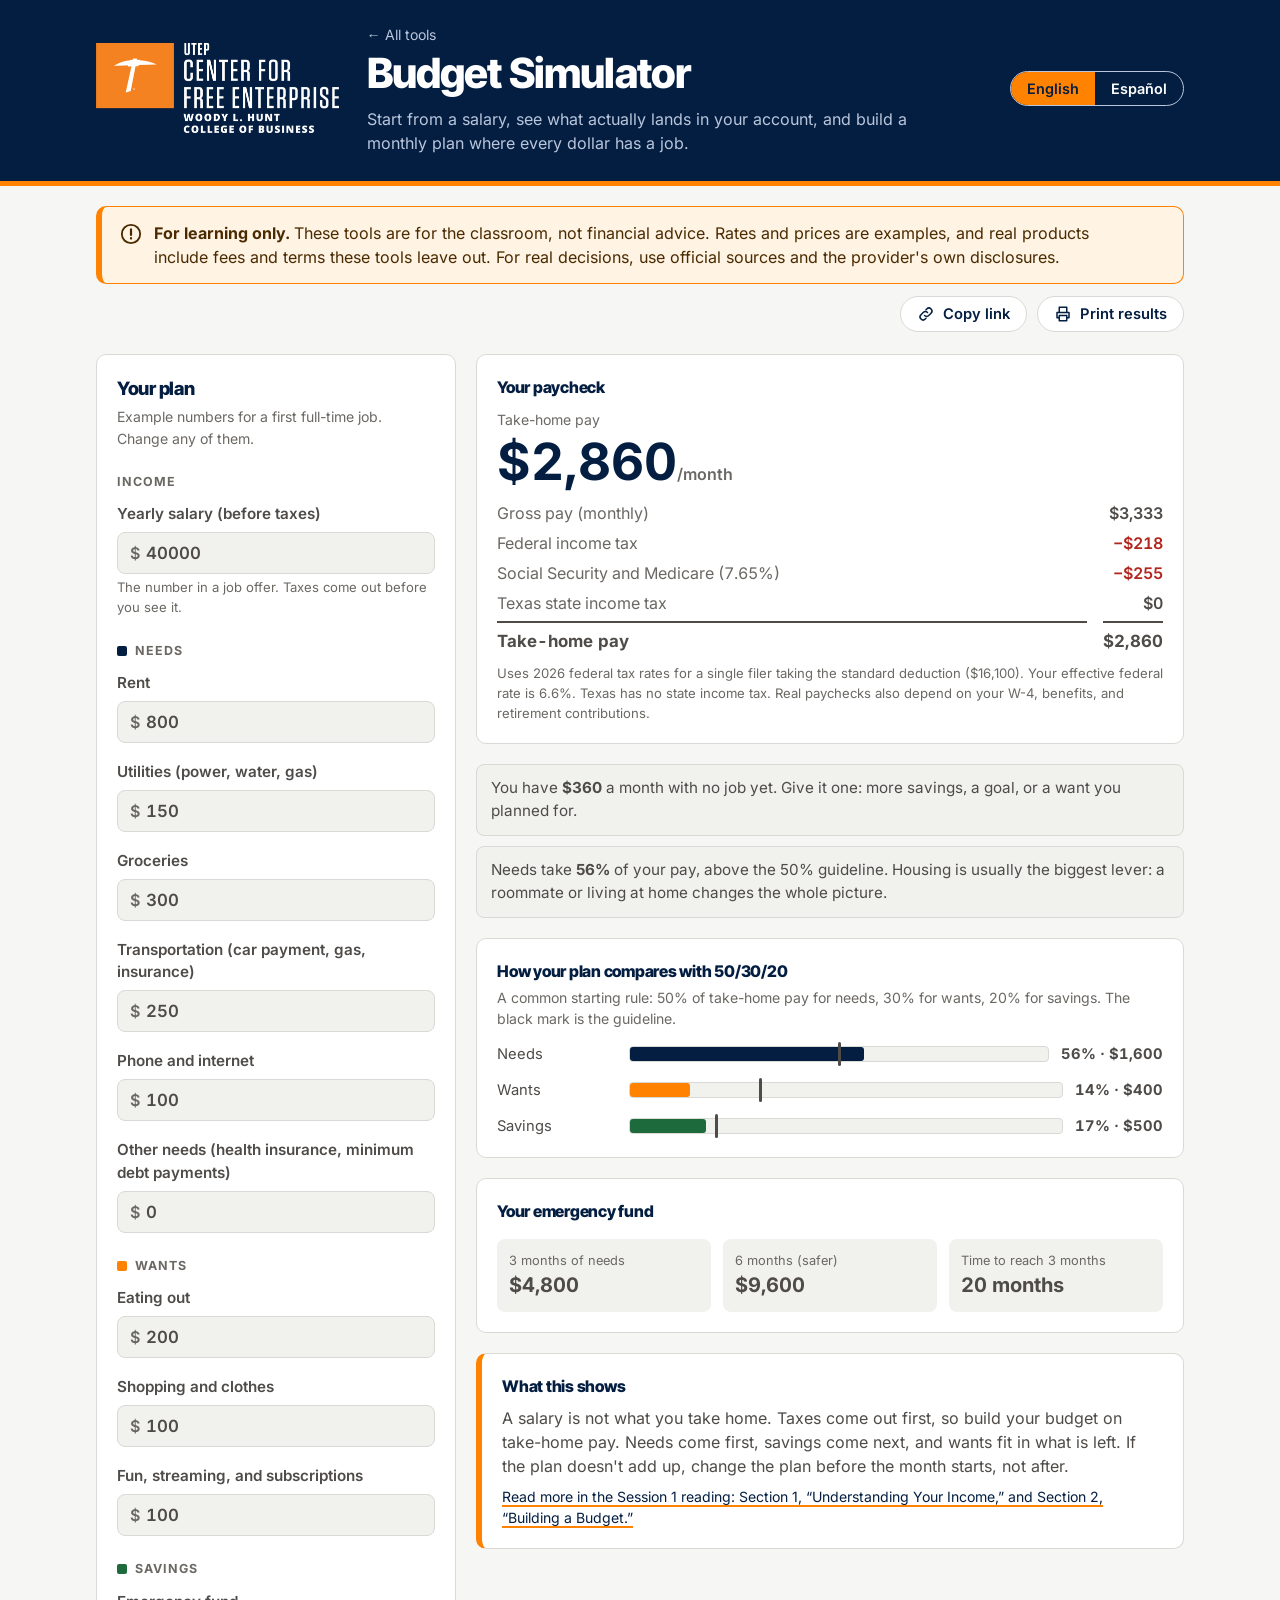
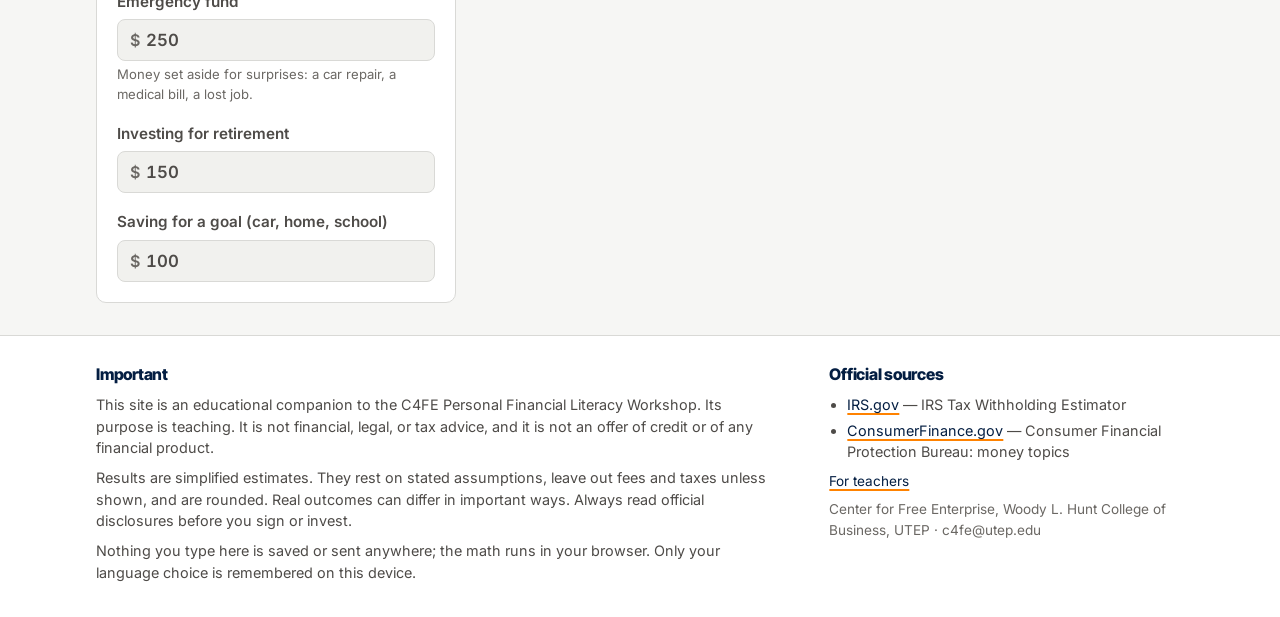
==== budget.html @ 9bfcc898 "Bust browser caches for CSS/JS on every rebuild; fit the pay stub on phones The reading pages render" ====
<!doctype html>
<html lang="en">
<head>
<meta charset="utf-8">
<meta name="viewport" content="width=device-width, initial-scale=1, viewport-fit=cover">
<title>Budget Simulator · C4FE</title>
<meta name="description" content="Turn a salary into take-home pay and build a monthly budget. A teaching tool from UTEP's Center for Free Enterprise.">
<meta property="og:type" content="website">
<meta property="og:site_name" content="C4FE Personal Financial Literacy Tools">
<meta property="og:title" content="Budget Simulator · C4FE">
<meta property="og:description" content="Turn a salary into take-home pay and build a monthly budget. A teaching tool from UTEP's Center for Free Enterprise.">
<meta property="og:url" content="https://center-for-free-enterprise.github.io/PFL/budget.html">
<meta property="og:image" content="https://center-for-free-enterprise.github.io/PFL/assets/img/social-preview.jpg">
<meta property="og:image:width" content="1280">
<meta property="og:image:height" content="640">
<meta property="og:image:alt" content="UTEP Center for Free Enterprise: Personal Financial Literacy interactive calculators, in English and Spanish">
<meta name="twitter:card" content="summary_large_image">
<link rel="preload" href="assets/fonts/inter-latin-400-normal.woff2" as="font" type="font/woff2" crossorigin>
<link rel="stylesheet" href="assets/css/site.css?v=202610121047">
</head>
<body>
<header id="site-header"></header>

<main class="wrap">
  <div id="site-notice"></div>

  <div class="bench" style="margin-top:22px">
    <form class="panel" id="form" autocomplete="off">
      <h2 data-i18n="inputs_h"></h2>
      <p class="sub" data-i18n="example_note"></p>
      <div class="fields" id="fields"></div>
    </form>

    <div class="results">
      <section class="panel" aria-live="polite">
        <h3 data-i18n="paycheck_h"></h3>
        <p class="sub" style="margin:10px 0 6px" data-i18n="takehome"></p>
        <div class="big" id="net"></div>
        <dl class="stub" id="stub"></dl>
        <p class="assume" id="taxnote"></p>
      </section>

      <div class="msgs" id="msgs" aria-live="polite"></div>

      <section class="panel">
        <h3 data-i18n="split_h"></h3>
        <p class="sub" data-i18n="split_sub"></p>
        <div class="split" id="split"></div>
      </section>

      <section class="panel">
        <h3 data-i18n="ef_h"></h3>
        <div class="stats" id="ef"></div>
      </section>

      <section class="panel takeaway">
        <h3 data-i18n="take_h"></h3>
        <p data-i18n="take"></p>
        <p class="read"><a href="session-1.html#section-1-understanding-your-income" data-i18n="read"></a></p>
      </section>
    </div>
  </div>
</main>

<footer id="site-footer"></footer>

<script src="assets/js/site.js?v=202610121047"></script>
<script src="assets/js/budget.js?v=202610121047"></script>
</body>
</html>
---- assets/css/site.css ----
/* Fonts: Inter (primary) and Inter Tight (display), per the UTEP 2026 Visual Brand Guide. Self-hosted, so pages make no requests to outside servers. */
@font-face{font-family:"Inter";font-style:normal;font-weight:400;font-display:swap;src:url("../fonts/inter-latin-400-normal.woff2") format("woff2"),url("../fonts/inter-latin-400-normal.woff") format("woff")}
@font-face{font-family:"Inter";font-style:italic;font-weight:400;font-display:swap;src:url("../fonts/inter-latin-400-italic.woff2") format("woff2"),url("../fonts/inter-latin-400-italic.woff") format("woff")}
@font-face{font-family:"Inter";font-style:normal;font-weight:500;font-display:swap;src:url("../fonts/inter-latin-500-normal.woff2") format("woff2"),url("../fonts/inter-latin-500-normal.woff") format("woff")}
@font-face{font-family:"Inter";font-style:normal;font-weight:600;font-display:swap;src:url("../fonts/inter-latin-600-normal.woff2") format("woff2"),url("../fonts/inter-latin-600-normal.woff") format("woff")}
@font-face{font-family:"Inter";font-style:normal;font-weight:700;font-display:swap;src:url("../fonts/inter-latin-700-normal.woff2") format("woff2"),url("../fonts/inter-latin-700-normal.woff") format("woff")}
@font-face{font-family:"Inter Tight";font-style:normal;font-weight:600;font-display:swap;src:url("../fonts/inter-tight-latin-600-normal.woff2") format("woff2"),url("../fonts/inter-tight-latin-600-normal.woff") format("woff")}
@font-face{font-family:"Inter Tight";font-style:normal;font-weight:800;font-display:swap;src:url("../fonts/inter-tight-latin-800-normal.woff2") format("woff2"),url("../fonts/inter-tight-latin-800-normal.woff") format("woff")}
@font-face{font-family:"Inter Tight";font-style:normal;font-weight:700;font-display:swap;src:url("../fonts/inter-tight-latin-700-normal.woff2") format("woff2"),url("../fonts/inter-tight-latin-700-normal.woff") format("woff")}

/* C4FE Personal Financial Literacy — shared styles
   Layout: UTEP-blue masthead band, disclaimer callout, then page content in a 1120px column. */
:root{
  --band:#041E42; --on-band:#FFFFFF; --on-band-muted:#B9C6DB;
  --orange:#FF8200;
  /* Neutrals from the UTEP 2026 palette: Mineral Gris text, Desert Dust lines. */
  --bg:#F6F6F4; --surface:#FFFFFF; --sunk:#F1F1EE;
  --ink:#4E4B48; --muted:#6B6864; --line:#D9D9D6;
  --heading:#041E42; --link:#041E42;
  --principal:#041E42; --interest:#FF8200;
  --warn-bg:#FFF3E3; --warn-line:#FF8200; --warn-ink:#4A2A00;
  --good:#1D6B3C; --good-bg:#E6F4EB;
  --focus:#FF8200;
  --font:"Inter",Arial,"Helvetica Neue",Helvetica,sans-serif;
  --display:"Inter Tight","Inter",Arial,sans-serif;
  --sky:#1CA6DF; --cool:#B1B3B3;
  --r:10px;
}
@media (prefers-color-scheme: dark){:root:not([data-theme="light"]){
  --band:#03132C; --on-band:#FFFFFF; --on-band-muted:#9FB0CB;
  --bg:#071731; --surface:#0D2246; --sunk:#0A1C3B;
  --ink:#EAF0F8; --muted:#A3B1C8; --line:#22396A;
  --heading:#FFFFFF; --link:#8FB8F2;
  --principal:#7FA8E6; --interest:#FF9A33;
  --warn-bg:#2A1D0B; --warn-line:#FF8200; --warn-ink:#FFDDB5;
  --good:#7FD8A1; --good-bg:#12321F; --sky:#4CBCEB; --cool:#8D9091;
  color-scheme:dark;
}}
:root[data-theme="dark"]{
  --band:#03132C; --on-band:#FFFFFF; --on-band-muted:#9FB0CB;
  --bg:#071731; --surface:#0D2246; --sunk:#0A1C3B;
  --ink:#EAF0F8; --muted:#A3B1C8; --line:#22396A;
  --heading:#FFFFFF; --link:#8FB8F2;
  --principal:#7FA8E6; --interest:#FF9A33;
  --warn-bg:#2A1D0B; --warn-line:#FF8200; --warn-ink:#FFDDB5;
  --good:#7FD8A1; --good-bg:#12321F; --sky:#4CBCEB; --cool:#8D9091;
  color-scheme:dark;
}
*{box-sizing:border-box}
body{margin:0;background:var(--bg);color:var(--ink);font-family:var(--font);font-size:16px;line-height:1.5}
img{max-width:100%}
[hidden]{display:none!important}
a{color:var(--link)}
:focus-visible{outline:3px solid var(--focus);outline-offset:2px}
.wrap{max-width:1120px;margin:0 auto;padding-inline:16px}

/* ---------- masthead ---------- */
.band{background:var(--band);color:var(--on-band);border-bottom:5px solid var(--orange)}
.band .wrap{padding-block:22px 26px;display:flex;flex-wrap:wrap;gap:16px 24px;align-items:center;justify-content:space-between}
.brand{display:flex;align-items:center;gap:28px;min-width:0}
.brand>div{min-width:0}
.logo-link{flex:none;display:block;line-height:0}
.logo{height:90px;width:auto}
.eyebrow{font-size:.78rem;letter-spacing:.08em;text-transform:uppercase;color:var(--on-band-muted);margin:0 0 6px}
.brand .eyebrow{display:none}
.crumb{display:inline-block;font-size:.88rem;color:var(--on-band-muted);margin:0 0 6px;text-decoration:none}
.crumb:hover{color:var(--on-band);text-decoration:underline}
h1{font-family:var(--display);letter-spacing:-.01em;font-size:clamp(1.9rem,4.5vw,2.6rem);line-height:1.1;margin:0;text-wrap:balance}
.lede{margin:10px 0 0;max-width:60ch;color:var(--on-band-muted)}
.lang{display:flex;border:1px solid var(--on-band-muted);border-radius:999px;overflow:hidden}
.lang button{font:600 .9rem var(--font);background:transparent;color:var(--on-band);border:0;padding:8px 16px;cursor:pointer}
.lang button[aria-pressed="true"]{background:var(--orange);color:#041E42}
@media (max-width:600px){.logo-link{display:none}.brand .eyebrow{display:block}}

/* ---------- disclaimer ---------- */
.notice{margin-block:20px 0;background:var(--warn-bg);border:1px solid var(--warn-line);border-left-width:6px;border-radius:var(--r);padding:14px 18px;color:var(--warn-ink);display:flex;gap:12px}
.notice svg{flex:none;margin-top:2px}
.notice p{margin:0;max-width:95ch}

h2{font-family:var(--display);font-size:1.15rem;margin:0;color:var(--heading)}
h3{font-size:1rem;margin:0;color:var(--heading)}
.sub{color:var(--muted);font-size:.88rem;margin:4px 0 0}
.panel{background:var(--surface);border:1px solid var(--line);border-radius:var(--r);padding:20px}

/* ---------- landing ---------- */
.section-h{font-size:1.35rem;margin:32px 0 14px;color:var(--heading)}
.cards{display:grid;grid-template-columns:repeat(auto-fill,minmax(250px,1fr));gap:16px}
.card{display:flex;flex-direction:column;gap:8px;background:var(--surface);border:1px solid var(--line);border-radius:var(--r);padding:20px;text-decoration:none;color:var(--ink);min-width:0}
a.card{border-top:5px solid var(--orange)}
a.card:hover{border-color:var(--orange)}
a.card:hover h3{text-decoration:underline}
.card p{margin:0;color:var(--muted);font-size:.93rem}
.card .go{margin-top:auto;padding-top:6px;font-weight:700;color:var(--link)}
.card.soon{background:var(--sunk);border-style:dashed}
.badge{align-self:flex-start;font-size:.72rem;font-weight:700;text-transform:uppercase;letter-spacing:.06em;border-radius:999px;padding:2px 10px}
.badge.live{background:var(--good-bg);color:var(--good)}
.badge.next{background:var(--line);color:var(--muted)}
.session{font-size:.8rem;color:var(--muted);font-weight:600}
.about{display:grid;grid-template-columns:auto minmax(0,1fr);gap:24px;align-items:start;margin-top:32px}
.about img{width:220px;height:auto}
.about p{margin:10px 0 0;max-width:70ch}
.about .logo-dark{display:none}
@media (prefers-color-scheme: dark){:root:not([data-theme="light"]) .about .logo-light{display:none}:root:not([data-theme="light"]) .about .logo-dark{display:block}}
:root[data-theme="dark"] .about .logo-light{display:none}
:root[data-theme="dark"] .about .logo-dark{display:block}
@media (max-width:700px){.about{grid-template-columns:minmax(0,1fr)}.about img{width:180px}}

/* ---------- calculator workbench ---------- */
.tabs{display:flex;flex-wrap:wrap;gap:8px;margin-block:22px 16px}
.tab{font:600 1rem var(--font);color:var(--ink);background:var(--surface);border:1px solid var(--line);border-radius:999px;padding:10px 18px;cursor:pointer}
.tab[aria-selected="true"]{background:var(--band);color:var(--on-band);border-color:var(--band)}
:root[data-theme="dark"] .tab[aria-selected="true"]{background:var(--orange);color:#041E42;border-color:var(--orange)}
@media (prefers-color-scheme: dark){:root:not([data-theme="light"]) .tab[aria-selected="true"]{background:var(--orange);color:#041E42;border-color:var(--orange)}}
.bench{display:grid;grid-template-columns:minmax(0,360px) minmax(0,1fr);gap:20px;align-items:start}
@media (max-width:860px){.bench{grid-template-columns:minmax(0,1fr)}}
.fields{display:flex;flex-direction:column;gap:18px;margin-top:18px}
.field label.lbl{display:flex;justify-content:space-between;gap:8px;font-weight:600;font-size:.95rem}
.field output{font-variant-numeric:tabular-nums;color:var(--heading);font-weight:700}
.hint{margin:4px 0 0;color:var(--muted);font-size:.82rem}
.money{display:flex;align-items:center;margin-top:6px;border:1px solid var(--line);border-radius:8px;background:var(--sunk)}
.money span{padding:0 4px 0 12px;color:var(--muted);font-weight:600}
.money input{flex:1;min-width:0;border:0;background:transparent;font:600 1.05rem var(--font);color:var(--ink);padding:10px 12px 10px 2px;font-variant-numeric:tabular-nums}
.money input:focus{outline:none}
.money:focus-within{outline:3px solid var(--focus);outline-offset:1px}
input[type=range]{width:100%;margin-top:8px;accent-color:var(--orange)}
.check{display:flex;gap:10px;align-items:flex-start;font-weight:600;font-size:.95rem;cursor:pointer}
.check input{width:20px;height:20px;accent-color:var(--orange);margin-top:2px;flex:none}
.results{display:flex;flex-direction:column;gap:20px;min-width:0}
.headline{display:flex;flex-wrap:wrap;gap:12px 32px;align-items:flex-end}
.big{font-size:clamp(2.3rem,6vw,3.2rem);font-weight:700;line-height:1;color:var(--heading);font-variant-numeric:tabular-nums}
.big small{font-size:1rem;font-weight:600;color:var(--muted)}
.breakdown{display:grid;grid-template-columns:auto auto;gap:2px 18px;font-size:.92rem;font-variant-numeric:tabular-nums;margin:0}
.breakdown dt{color:var(--muted)} .breakdown dd{margin:0;text-align:right;font-weight:600}
.breakdown .tot{border-top:1px solid var(--line);padding-top:4px;color:var(--ink);font-weight:700}
.tila{border:2px solid var(--ink);border-radius:4px;margin-top:18px}
.tila-grid{display:grid;grid-template-columns:repeat(4,minmax(0,1fr))}
@media (max-width:620px){.tila-grid{grid-template-columns:repeat(2,minmax(0,1fr))}}
.tila-cell{padding:12px;border-right:1px solid var(--ink);display:flex;flex-direction:column;gap:4px}
.tila-cell:last-child{border-right:0}
@media (max-width:620px){.tila-cell:nth-child(2){border-right:0}.tila-cell:nth-child(-n+2){border-bottom:1px solid var(--ink)}}
.tila-cell b{font-size:.78rem;text-transform:uppercase;letter-spacing:.06em}
.tila-cell span{font-size:.8rem;color:var(--muted);line-height:1.3}
.tila-cell strong{font-size:1.35rem;font-variant-numeric:tabular-nums;margin-top:auto}
.tila-cell.fc{background:var(--warn-bg)}
.tila-cap{font-size:.8rem;color:var(--muted);margin:8px 0 0}
.msgs{display:flex;flex-direction:column;gap:10px}
.msg{border-radius:8px;padding:12px 14px;font-size:.95rem;background:var(--sunk);border:1px solid var(--line)}
.msg.good{background:var(--good-bg);border-color:transparent;color:var(--ink)}
.msg.good b{color:var(--good)}
.legend{display:flex;flex-wrap:wrap;gap:6px 18px;font-size:.85rem;color:var(--muted);margin-top:8px}
.legend i{display:inline-block;width:12px;height:12px;border-radius:2px;margin-right:6px;vertical-align:-1px}
.chartbox{overflow-x:auto;margin-top:10px}
svg.chart{display:block;width:100%;min-width:480px;height:auto}
.chart .ax{fill:var(--muted);font:12px var(--font)}
.chart .grid{stroke:var(--line)}
.chart .bi{fill:var(--interest)} .chart .bp{fill:var(--principal)}
.tbl{overflow-x:auto;margin-top:12px}
table{border-collapse:collapse;width:100%;font-size:.92rem;font-variant-numeric:tabular-nums}
th,td{text-align:right;padding:8px 10px;border-bottom:1px solid var(--line);white-space:nowrap}
th:first-child,td:first-child{text-align:left}
th{font-size:.78rem;text-transform:uppercase;letter-spacing:.05em;color:var(--muted);font-weight:700}
tr.cur td{background:var(--warn-bg);font-weight:700}
.pill{display:inline-block;margin-left:8px;font-size:.72rem;font-weight:700;background:var(--orange);color:#041E42;border-radius:999px;padding:1px 8px;vertical-align:1px}
details summary{cursor:pointer;font-weight:700;color:var(--heading)}
.takeaway{border-left:6px solid var(--orange)}
.takeaway p{margin:8px 0 0;max-width:70ch}
.takeaway .read{color:var(--muted);font-size:.88rem}

/* ---------- footer ---------- */
footer{margin-top:32px;background:var(--surface);border-top:1px solid var(--line)}
footer .wrap{padding-block:26px 34px;display:grid;grid-template-columns:minmax(0,2fr) minmax(0,1fr);gap:24px}
@media (max-width:760px){footer .wrap{grid-template-columns:minmax(0,1fr)}}
footer p{margin:8px 0 0;font-size:.9rem;max-width:75ch}
footer ul{margin:8px 0 0;padding-left:18px;font-size:.9rem}
footer li{margin-bottom:4px}
.credit{color:var(--muted);font-size:.85rem}
@media (prefers-reduced-motion: reduce){*{transition:none!important}}

/* ---------- shared tool pieces (budget, savings, investing, credit) ---------- */
:root{--bad:#B3261E;--bad-bg:#FCE8E6;--band-fill:rgba(255,130,0,.18)}
@media (prefers-color-scheme: dark){:root:not([data-theme="light"]){--bad:#FF8A80;--bad-bg:#3A1714;--band-fill:rgba(255,154,51,.22)}}
:root[data-theme="dark"]{--bad:#FF8A80;--bad-bg:#3A1714;--band-fill:rgba(255,154,51,.22)}
.msg.bad{background:var(--bad-bg);border-color:transparent}
.msg.bad b{color:var(--bad)}
.group-h{font-size:.78rem;text-transform:uppercase;letter-spacing:.08em;color:var(--muted);font-weight:700;margin:6px 0 -6px;display:flex;align-items:center;gap:8px}
.group-h i{width:10px;height:10px;border-radius:2px;display:inline-block}
.seg{display:flex;flex-wrap:wrap;gap:6px;margin-top:8px}
.seg label{display:flex;align-items:center;gap:6px;border:1px solid var(--line);border-radius:999px;padding:7px 14px;cursor:pointer;font-weight:600;font-size:.92rem;background:var(--sunk)}
.seg input{accent-color:var(--orange);margin:0}
.seg label:has(input:checked){border-color:var(--orange);background:var(--warn-bg)}
.stub{display:grid;grid-template-columns:minmax(0,1fr) auto;gap:6px 16px;margin:14px 0 0;font-variant-numeric:tabular-nums}
.stub dt{color:var(--muted)} .stub dd{margin:0;text-align:right;font-weight:600}
.stub .minus{color:var(--bad)}
.stub .net{border-top:2px solid var(--ink);padding-top:6px;color:var(--ink);font-weight:700;font-size:1.05rem}
.split{display:flex;flex-direction:column;gap:14px;margin-top:14px}
.split-row{display:grid;grid-template-columns:minmax(0,7.5rem) minmax(0,1fr) auto;gap:12px;align-items:center;font-size:.92rem}
.split-row b{font-variant-numeric:tabular-nums;text-align:right}
.track{position:relative;height:16px;background:var(--sunk);border-radius:4px;border:1px solid var(--line)}
.track .fill{position:absolute;inset:0 auto 0 0;border-radius:3px}
.track .target{position:absolute;top:-5px;bottom:-5px;width:3px;background:var(--ink);border-radius:2px}
.split-note{font-size:.8rem;color:var(--muted)}
.stats{display:grid;grid-template-columns:repeat(auto-fit,minmax(150px,1fr));gap:12px;margin-top:16px}
.stat{background:var(--sunk);border-radius:8px;padding:12px}
.stat span{display:block;font-size:.8rem;color:var(--muted)}
.stat strong{font-size:1.25rem;font-variant-numeric:tabular-nums}
.compare{display:grid;grid-template-columns:repeat(auto-fit,minmax(220px,1fr));gap:12px;margin-top:12px}
.compare .stat strong{font-size:1.4rem}
.compare .stat em{display:block;font-style:normal;font-size:.85rem;margin-top:4px}
.chart .ln{fill:none;stroke-width:2.5}
.chart .ln-a{stroke:var(--principal)} .chart .ln-b{stroke:var(--interest)} .chart .ln-c{stroke:var(--muted);stroke-dasharray:5 4}
.chart .area-a{fill:var(--principal);opacity:.85} .chart .area-b{fill:var(--interest);opacity:.9}
.chart .fan{fill:var(--band-fill)}
.chart .goal{stroke:var(--ink);stroke-width:2;stroke-dasharray:6 4;fill:none}
.cardact{border:2px solid var(--ink);border-radius:4px;margin-top:16px;overflow-x:auto}
.cardact .warn{padding:12px 14px;border-bottom:1px solid var(--ink);font-size:.9rem}
.cardact .warn b{text-transform:uppercase;letter-spacing:.05em}
.cardact table{font-size:.92rem}
.cardact th,.cardact td{white-space:normal;vertical-align:top;border-bottom:1px solid var(--line)}
.cardact th{color:var(--ink);text-transform:none;letter-spacing:0;font-size:.82rem}
.cardact tr.min td{background:var(--bad-bg)}
.assume{font-size:.82rem;color:var(--muted);margin:10px 0 0}

/* ---------- print button ---------- */
.toolbar{display:flex;justify-content:flex-end;margin-top:12px}
.btn{display:inline-flex;align-items:center;gap:8px;font:600 .92rem var(--font);color:var(--heading);background:var(--surface);border:1px solid var(--line);border-radius:999px;padding:8px 16px;cursor:pointer}
.btn:hover{border-color:var(--orange)}

/* ---------- printed results ---------- */
@media print{
  :root, :root:not([data-theme="light"]), :root[data-theme="dark"]{
    --bg:#FFFFFF; --surface:#FFFFFF; --sunk:#F3F5F8; --ink:#000000; --muted:#444B57; --line:#C9D1DC;
    --heading:#041E42; --link:#041E42; --principal:#041E42; --interest:#E87400;
    --warn-bg:#FFF3E3; --warn-ink:#4A2A00; --good:#1D6B3C; --good-bg:#E6F4EB; --bad:#B3261E; --bad-bg:#FCE8E6;
    --band-fill:rgba(255,130,0,.22); color-scheme:light;
  }
  @page{margin:14mm}
  *{-webkit-print-color-adjust:exact;print-color-adjust:exact}
  body{font-size:10.5pt;background:#fff}
  .wrap{max-width:none;padding-inline:0}
  .band .wrap{padding-block:10px 12px}
  .logo{height:56px}
  h1{font-size:20pt}
  .lede{font-size:9.5pt}
  .lang,.crumb,.toolbar,.tab[aria-selected="false"],input[type=range],.legend,.chartbox+.sub{display:none!important}
  .tabs{margin-block:8px}
  .tab[aria-selected="true"]{background:none!important;color:var(--heading)!important;border:0;padding:0;font-size:13pt}
  .notice{margin-block:10px 0;padding:8px 12px;font-size:9pt}
  .bench{display:block}
  .bench>.panel,.results{margin-bottom:12px}
  .results{gap:10px}
  .panel{padding:12px;break-inside:avoid}
  .fields{display:grid;grid-template-columns:1fr 1fr;gap:6px 18px;margin-top:8px}
  .group-h{grid-column:1/-1;margin:4px 0 0}
  .hint,[data-i18n="example_note"]{display:none}
  .money{background:none;border:0;margin-top:0}
  .money input{padding:0 0 0 2px;font-size:10.5pt}
  .big{font-size:24pt}
  svg.chart{min-width:0;max-height:62mm}
  .chartbox{overflow:visible}
  .tbl{overflow:visible}
  th,td{padding:4px 6px}
  footer{margin-top:10px;border:0}
  footer .wrap{display:block;padding-block:6px 0}
  footer .wrap>div:last-child{display:none}
  footer p{font-size:8.5pt;margin-top:4px}
  footer h3{font-size:9.5pt}
  body::after{content:attr(data-print-note);display:block;margin-top:8px;font-size:8.5pt;color:#444}
  a{text-decoration:none;color:inherit}
}

/* ---------- credit score explorer ---------- */
.band-scale{display:grid;grid-template-columns:repeat(5,minmax(0,1fr));gap:4px;margin-top:14px;font-size:.78rem;text-align:center}
.band-scale span{padding:6px 2px;border-radius:4px;background:var(--sunk);color:var(--muted);font-weight:600}
.band-scale span.on{background:var(--band);color:var(--on-band)}
.factors{display:flex;flex-direction:column;gap:14px;margin-top:14px}
.factor{display:flex;flex-direction:column;gap:6px}
.factor-top{display:flex;justify-content:space-between;gap:12px;flex-wrap:wrap}
.factor-mid{display:grid;grid-template-columns:minmax(0,1fr) 7.5rem;gap:12px;align-items:center}
.factor-situ{font-size:.85rem;color:var(--muted)}
.chip{justify-self:start;font-size:.75rem;font-weight:700;border-radius:999px;padding:2px 10px}
.chip.s{background:var(--good-bg);color:var(--good)} .chip.ok{background:var(--warn-bg);color:var(--warn-ink)} .chip.w{background:var(--bad-bg);color:var(--bad)}

/* ---------- teachers page ---------- */
.prose h2{margin-top:6px}
.prose ul,.prose ol{margin:10px 0 0;padding-left:20px;max-width:75ch}
.prose li{margin-bottom:6px}
.setup{display:grid;grid-template-columns:minmax(0,1fr) auto;gap:24px;align-items:start;margin-top:22px}
@media (max-width:700px){.setup{grid-template-columns:minmax(0,1fr)}}
.qr{display:flex;flex-direction:column;align-items:center;gap:6px;text-align:center}
.qr img{width:160px;height:160px;border-radius:6px;background:#fff;padding:6px}
.qr code{font-size:.85rem;user-select:all;word-break:break-all}
.acts{display:grid;grid-template-columns:repeat(auto-fill,minmax(300px,1fr));gap:16px;margin-top:14px}
.act{background:var(--surface);border:1px solid var(--line);border-top:5px solid var(--orange);border-radius:var(--r);padding:18px;display:flex;flex-direction:column;gap:2px;min-width:0;break-inside:avoid}
.act p{margin:8px 0 0;font-size:.93rem}
.act-links{display:flex;flex-direction:column;gap:4px;margin-top:auto!important;padding-top:10px;font-weight:700}
@media print{.acts{grid-template-columns:1fr 1fr}.act{padding:10px}.qr img{width:110px;height:110px}}
.two{display:grid;grid-template-columns:repeat(2,minmax(0,1fr));gap:20px;margin-top:24px}
@media (max-width:760px){.two{grid-template-columns:minmax(0,1fr)}}
.teach-cta{display:flex;flex-wrap:wrap;gap:12px 24px;align-items:center;justify-content:space-between;margin-top:20px}
.teach-cta p{margin:4px 0 0;color:var(--muted);max-width:70ch}
.feedback{display:grid;grid-template-columns:minmax(0,1fr) auto;gap:20px 28px;align-items:center;margin-top:20px;border-left:6px solid var(--orange)}
.feedback p{margin:8px 0 0;max-width:70ch}
.feedback ul{margin:8px 0 0;padding-left:20px}
.fb-mail{display:flex;flex-direction:column;align-items:flex-start;gap:8px}
.fb-mail code{font-size:.95rem;user-select:all}
@media (max-width:700px){.feedback{grid-template-columns:minmax(0,1fr)}}
@media print{.fb-mail .btn{display:none}}
.toolbar{gap:10px;flex-wrap:wrap;align-items:center;position:relative}
.toast{position:absolute;right:0;top:calc(100% + 6px);background:var(--band);color:var(--on-band);font-size:.85rem;font-weight:600;padding:6px 12px;border-radius:999px;opacity:0;transform:translateY(-4px);transition:opacity .2s,transform .2s;pointer-events:none;z-index:2}
.toast.on{opacity:1;transform:none}
@media (prefers-reduced-motion: reduce){.toast{transition:none}}

/* ---------- reading pages (session readings) ---------- */
.read-layout{display:grid;grid-template-columns:minmax(0,15rem) minmax(0,1fr);gap:40px;align-items:start;margin-top:24px}
@media (max-width:900px){.read-layout{grid-template-columns:minmax(0,1fr);gap:16px}}
.toc{position:sticky;top:calc(env(safe-area-inset-top,0px) + 16px);font-size:.9rem}
@media (max-width:900px){.toc{position:static}}
.toc summary{font-weight:700;color:var(--heading);cursor:pointer;margin-bottom:8px}
.toc ol{list-style:none;margin:0;padding:0;display:flex;flex-direction:column;gap:2px}
.toc a{display:block;padding:6px 10px;border-left:3px solid transparent;color:var(--muted);text-decoration:none;border-radius:0 6px 6px 0}
.toc a:hover{color:var(--ink);background:var(--sunk)}
.toc a.on{color:var(--heading);border-left-color:var(--orange);background:var(--sunk);font-weight:600}
.toc .dl{display:flex;flex-direction:column;gap:8px;margin-top:16px}
.toc .dl .btn{justify-content:center}
.btn.primary{background:var(--orange);color:#041E42;border-color:var(--orange)}
.prose{max-width:44rem;font-size:1.0625rem;line-height:1.7;min-width:0}
.prose h2{font-family:var(--display);font-size:clamp(1.45rem,3vw,1.8rem);line-height:1.2;color:var(--heading);margin:2.6em 0 .5em;padding-top:.6em;border-top:4px solid var(--orange);text-wrap:balance;scroll-margin-top:16px}
.prose h2:first-of-type{margin-top:.4em}
.prose h3{font-family:var(--display);font-size:1.2rem;color:var(--heading);margin:1.8em 0 .3em;scroll-margin-top:16px}
.prose p{margin:.9em 0}
.prose ul,.prose ol{padding-left:1.4em}
.prose li{margin:.35em 0}
.prose strong{color:var(--heading)}
.en-only{background:var(--sunk);border-radius:8px;padding:10px 14px;font-size:.92rem;color:var(--muted)}
.callout{margin:1.5em 0;padding:16px 20px;border-radius:var(--r);border-left:6px solid var(--line);background:var(--sunk);font-size:1rem;line-height:1.6;break-inside:avoid}
.callout p{margin:.4em 0}
.callout>p:first-child>strong:first-child{display:block;font-family:var(--display);font-size:.82rem;text-transform:uppercase;letter-spacing:.07em;margin-bottom:2px}
.callout.example{border-left-color:var(--principal)}
.callout.takeaway{border-left-color:var(--band);background:var(--band);color:var(--on-band)}
.callout.takeaway strong{color:var(--orange)}
.callout.tip{border-left-color:var(--orange);background:var(--warn-bg)}
.callout.tip strong{color:var(--warn-ink)}
.callout.fact,.callout.think,.callout.further{border-left-color:var(--sky)}
.callout.note,.callout.final{border-left-color:var(--cool)}
.callout.warning{border-left-color:var(--bad);background:var(--bad-bg)}
.callout.warning strong{color:var(--bad)}
.tryit{display:grid;grid-template-columns:auto minmax(0,1fr) auto;gap:4px 14px;align-items:center;margin:1.4em 0;padding:14px 18px;border:2px solid var(--orange);border-radius:var(--r);text-decoration:none;color:var(--ink);background:var(--surface)}
.tryit:hover{background:var(--warn-bg)}
.tryit .k{grid-row:1/3;font-family:var(--display);font-weight:700;font-size:.78rem;text-transform:uppercase;letter-spacing:.07em;background:var(--orange);color:#041E42;border-radius:999px;padding:4px 10px}
.tryit b{color:var(--heading);font-size:1.02rem}
.tryit span.d{grid-column:2;color:var(--muted);font-size:.92rem;line-height:1.4}
.tryit .go{grid-row:1/3;grid-column:3;font-weight:700;color:var(--link)}
@media (max-width:520px){.tryit{grid-template-columns:minmax(0,1fr)}.tryit .k{grid-row:auto;justify-self:start}.tryit span.d,.tryit .go{grid-column:1;grid-row:auto}}
.tryit .url{display:none}
/* figures */
.fig{margin:1.8em 0;padding:16px;border:1px solid var(--line);border-radius:var(--r);background:var(--surface);break-inside:avoid}
.fig figcaption{margin-top:10px;font-size:.88rem;line-height:1.5;color:var(--muted)}
.fig-svg{display:block;width:100%;height:auto}
.fig-svg text{font-family:var(--font);font-size:13px;fill:var(--ink)}
.fig-svg .ax{fill:var(--muted);font-size:12px}
.fig-svg .lab{fill:var(--ink);font-size:13px}
.fig-svg .val{fill:var(--muted);font-size:12px}
.fig-svg .strong{font-weight:700}
.fig-svg .on-fill{fill:#FFFFFF;font-size:13px}
.fig-svg .grid{stroke:var(--line)}
.fig-svg .axis{stroke:var(--muted);stroke-width:2}
.fig-svg .track{fill:var(--sunk)}
.fig-svg .c-orange{fill:var(--orange)} .fig-svg .c-navy{fill:#041E42} .fig-svg .c-cool{fill:var(--cool)} .fig-svg .c-sky{fill:var(--sky)}
.fig-svg .ln{fill:none;stroke-width:3}
.fig-svg .c-orange-s{stroke:var(--orange)} .fig-svg .c-navy-s{stroke:var(--principal)} .fig-svg .c-cool-s{stroke:var(--cool)}
.fig-svg .dash{stroke-dasharray:7 5}
.fig-img{display:block;width:100%;height:auto;border-radius:6px;background:#fff}
.prose h4{font-family:var(--display);font-weight:800;font-size:1.02rem;color:var(--heading);margin:1.5em 0 .25em;scroll-margin-top:16px}
:root[data-theme="dark"] .fig-svg .c-navy{fill:#3B6CB0}
@media (prefers-color-scheme: dark){:root:not([data-theme="light"]) .fig-svg .c-navy{fill:#3B6CB0}}
.stub-doc{font-size:.9rem;font-variant-numeric:tabular-nums;border:1px solid var(--line);border-radius:8px;overflow:hidden}
.stub-top{display:flex;justify-content:space-between;gap:12px;flex-wrap:wrap;background:var(--band);color:var(--on-band);padding:10px 14px}
.stub-top span{color:var(--on-band-muted)}
.stub-meta{display:grid;grid-template-columns:repeat(4,minmax(0,1fr));gap:8px 16px;margin:0;padding:12px 14px;border-bottom:1px solid var(--line)}
@media (max-width:620px){.stub-meta{grid-template-columns:repeat(2,minmax(0,1fr))}}
.stub-meta dt{font-size:.72rem;text-transform:uppercase;letter-spacing:.05em;color:var(--muted)}
.stub-meta dd{margin:0;font-weight:600}
.stub-tables{display:grid;grid-template-columns:minmax(0,1fr) minmax(0,1.4fr);gap:0 24px;padding:6px 14px;overflow-x:auto}
@media (max-width:720px){.stub-tables{grid-template-columns:minmax(0,1fr)}}
.stub-tables table{font-size:.86rem;align-self:start}
.stub-tables th,.stub-tables td{padding:6px 4px}
@media (max-width:480px){.stub-tables{padding:6px 8px}.stub-tables table{font-size:.78rem}.stub-tables th,.stub-tables td{padding:6px 2px}.stub-tables th{font-size:.62rem;letter-spacing:0}}
.stub-tables tfoot td{font-weight:700;border-top:2px solid var(--ink);border-bottom:0}
.stub-net{display:flex;flex-wrap:wrap;gap:4px 16px;align-items:baseline;justify-content:flex-end;padding:10px 14px;background:var(--warn-bg);border-top:1px solid var(--line)}
.stub-net b{font-size:1.25rem;color:var(--heading)}
.stub-net .ytd{width:100%;text-align:right;font-size:.8rem;color:var(--muted)}
.debt-compare{display:grid;grid-template-columns:repeat(2,minmax(0,1fr));gap:16px}
@media (max-width:620px){.debt-compare{grid-template-columns:minmax(0,1fr)}}
.dcol h4{font-family:var(--display);margin:0;font-size:1.05rem;color:var(--heading);text-transform:uppercase;letter-spacing:.04em}
.dcol>p{margin:2px 0 10px;color:var(--muted);font-size:.9rem}
.dcol ol{list-style:none;margin:0;padding:0;display:flex;flex-direction:column;gap:8px}
.dcol li{display:flex;gap:12px;align-items:flex-start;background:var(--sunk);border-radius:8px;padding:10px 12px;line-height:1.4}
.dcol li:first-child{background:var(--warn-bg);outline:2px solid var(--orange)}
.dcol .n{flex:none;width:26px;height:26px;border-radius:50%;background:var(--band);color:var(--on-band);display:grid;place-items:center;font-weight:700;font-size:.85rem}
.dcol li div{display:flex;flex-direction:column}
.dcol em{font-style:normal;font-size:.78rem;font-weight:700;color:var(--warn-ink)}
.dcol li span{font-size:.85rem;color:var(--muted)}
@media print{.read-layout{display:block}.toc{display:none}.tryit .go{display:none}.tryit .url{display:block;grid-column:2;font-size:.8rem;color:var(--muted)}}


/* ---------- UTEP 2026 brand typography ----------
   Headlines: Inter Tight ExtraBold, tight tracking, Midnight Pick.
   Labels: uppercase Inter Bold, wide tracking, followed by a Miner Blaze rule.
   Body: Inter Regular in Mineral Gris. Lists: Borderland Azul diamonds.
   Links: Midnight Pick with a Miner Blaze underline (orange text alone fails contrast on white). */
h1,h2,h3,h4,.prose h2,.prose h3,.dcol h4{font-family:var(--display);font-weight:800;letter-spacing:-.015em}
h1{letter-spacing:-.02em}
a{color:var(--link);text-decoration-color:var(--orange);text-decoration-thickness:2px;text-underline-offset:3px}
a.card,a.tryit,a.btn,.toc a,.lang a,.crumb{text-decoration:none}
.rule-label,.section-h,.prose .eyebrow-rule{display:flex;align-items:center;gap:14px;font-family:var(--font);font-weight:700;font-size:.78rem;letter-spacing:.2em;text-transform:uppercase;color:var(--heading)}
.rule-label::after,.section-h::after,.prose .eyebrow-rule::after{content:"";flex:1;height:1px;background:var(--orange)}
.section-h{margin:36px 0 16px}
.prose h2{border-top:0;padding-top:0;margin-top:2.4em}
.prose h2 .eyebrow-rule{margin-bottom:.55em}
.prose h2 .t{display:block}
.prose ul{list-style:none;padding-left:1.5em}
.prose ul>li{position:relative}
.prose ul>li::before{content:"";position:absolute;left:-1.2em;top:.62em;width:.45em;height:.45em;background:var(--sky);transform:rotate(45deg)}
.band .eyebrow{letter-spacing:.2em;font-weight:700}
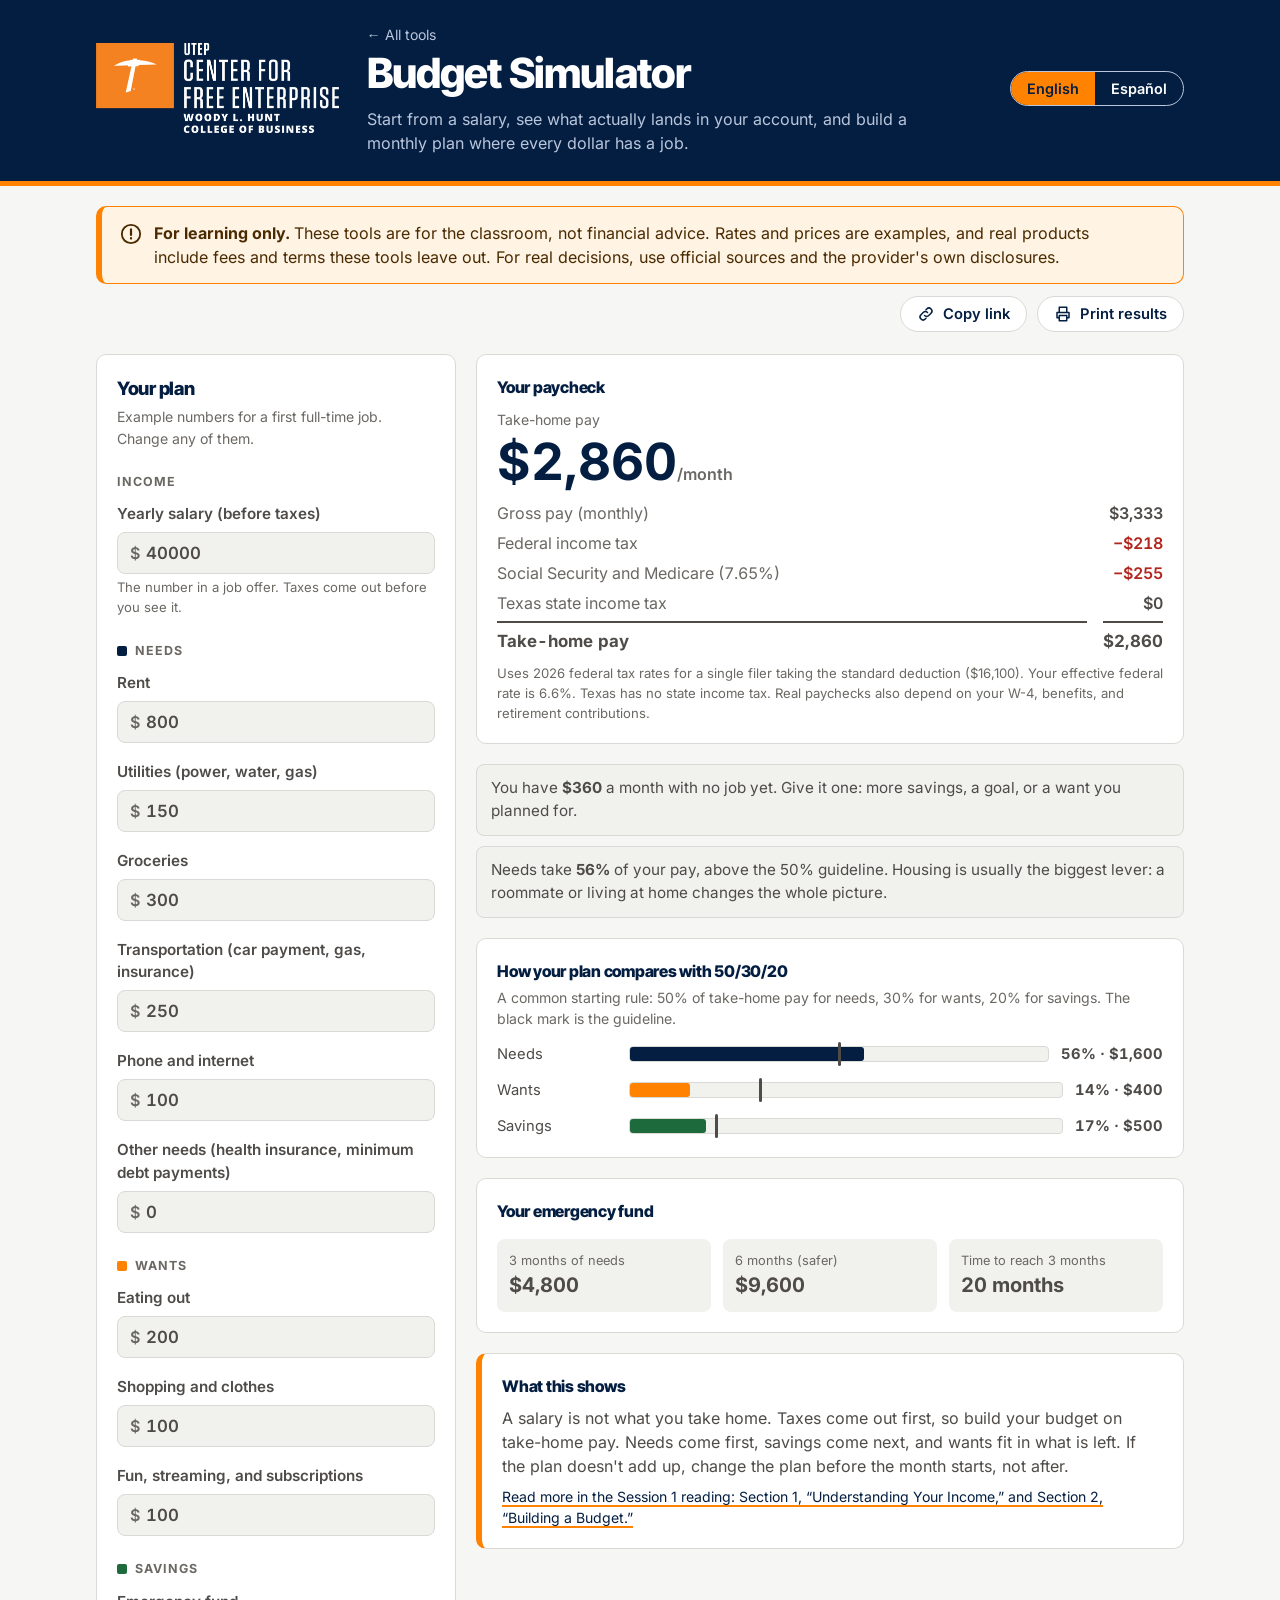
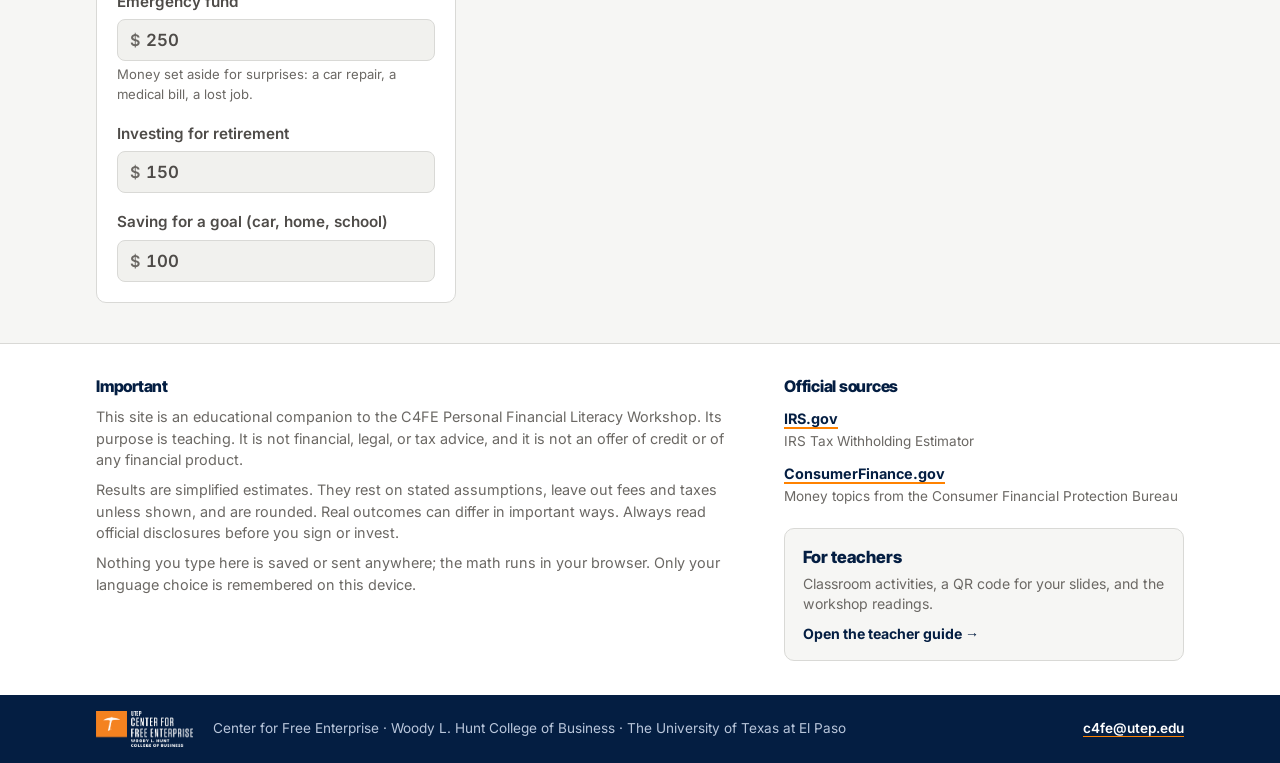
==== commit 71e203a5: "Redesign footer: cleaner source list, a 'For teachers' box, and a navy bottom bar with the Center's " ====
--- a/budget.html
+++ b/budget.html
@@ -16,7 +16,13 @@
 <meta property="og:image:alt" content="UTEP Center for Free Enterprise: Personal Financial Literacy interactive calculators, in English and Spanish">
 <meta name="twitter:card" content="summary_large_image">
 <link rel="preload" href="assets/fonts/inter-latin-400-normal.woff2" as="font" type="font/woff2" crossorigin>
-<link rel="stylesheet" href="assets/css/site.css?v=202610121047">
+<link rel="stylesheet" href="assets/css/site.css?v=202610121551">
+<link rel="icon" href="assets/icons/favicon.svg" type="image/svg+xml">
+<link rel="icon" href="assets/icons/favicon-32.png" sizes="32x32" type="image/png">
+<link rel="icon" href="favicon.ico" sizes="48x48">
+<link rel="apple-touch-icon" href="assets/icons/apple-touch-icon.png">
+<link rel="manifest" href="site.webmanifest">
+<meta name="theme-color" content="#041E42">
 </head>
 <body>
 <header id="site-header"></header>
@@ -64,7 +70,8 @@
 
 <footer id="site-footer"></footer>
 
-<script src="assets/js/site.js?v=202610121047"></script>
-<script src="assets/js/budget.js?v=202610121047"></script>
+<script src="assets/js/site.js?v=202610121551"></script>
+<script src="assets/js/budget.js?v=202610121551"></script>
+<script data-goatcounter="https://c4fe.goatcounter.com/count" async src="https://gc.zgo.at/count.js"></script>
 </body>
 </html>
--- a/assets/css/site.css
+++ b/assets/css/site.css
@@ -1,4 +1,4 @@
-/* Fonts: Inter (primary) and Inter Tight (display), per the UTEP 2026 Visual Brand Guide. Self-hosted, so pages make no requests to outside servers. */
+/* Fonts: Inter (primary) and Inter Tight (display), per the UTEP 2026 Visual Brand Guide. Self-hosted, so pages make no requests to outside font servers. */
 @font-face{font-family:"Inter";font-style:normal;font-weight:400;font-display:swap;src:url("../fonts/inter-latin-400-normal.woff2") format("woff2"),url("../fonts/inter-latin-400-normal.woff") format("woff")}
 @font-face{font-family:"Inter";font-style:italic;font-weight:400;font-display:swap;src:url("../fonts/inter-latin-400-italic.woff2") format("woff2"),url("../fonts/inter-latin-400-italic.woff") format("woff")}
 @font-face{font-family:"Inter";font-style:normal;font-weight:500;font-display:swap;src:url("../fonts/inter-latin-500-normal.woff2") format("woff2"),url("../fonts/inter-latin-500-normal.woff") format("woff")}
@@ -167,12 +167,28 @@
 .takeaway .read{color:var(--muted);font-size:.88rem}
 
 /* ---------- footer ---------- */
-footer{margin-top:32px;background:var(--surface);border-top:1px solid var(--line)}
-footer .wrap{padding-block:26px 34px;display:grid;grid-template-columns:minmax(0,2fr) minmax(0,1fr);gap:24px}
-@media (max-width:760px){footer .wrap{grid-template-columns:minmax(0,1fr)}}
-footer p{margin:8px 0 0;font-size:.9rem;max-width:75ch}
-footer ul{margin:8px 0 0;padding-left:18px;font-size:.9rem}
-footer li{margin-bottom:4px}
+footer{margin-top:40px;background:var(--surface);border-top:1px solid var(--line)}
+footer>.wrap{padding-block:30px 34px;display:grid;grid-template-columns:minmax(0,1.6fr) minmax(0,1fr);gap:28px 48px}
+@media (max-width:760px){footer>.wrap{grid-template-columns:minmax(0,1fr)}}
+footer h3{font-size:1rem;margin:0}
+footer p{margin:8px 0 0;font-size:.9rem;max-width:75ch;color:var(--muted)}
+.foot-side{display:flex;flex-direction:column;gap:22px}
+.sources{list-style:none;margin:10px 0 0;padding:0;display:grid;gap:12px;font-size:.9rem}
+.sources li{display:flex;flex-direction:column;gap:2px}
+.sources a{font-weight:700;width:fit-content}
+.sources span{color:var(--muted);font-size:.85rem;line-height:1.4}
+.teach-box{display:flex;flex-direction:column;gap:4px;padding:16px 18px;border:1px solid var(--line);border-radius:var(--r);background:var(--bg);text-decoration:none;color:var(--ink);transition:border-color .15s}
+.teach-box:hover{border-color:var(--orange)}
+.teach-box b{font-family:var(--display);font-weight:800;font-size:1.05rem;color:var(--heading)}
+.teach-box span{font-size:.88rem;color:var(--muted);line-height:1.45}
+.teach-box em{font-style:normal;font-weight:700;font-size:.88rem;color:var(--heading);margin-top:4px}
+.foot-bar{background:#041E42;color:#B9C6DB}
+:root[data-theme="dark"] .foot-bar{background:#020F22;border-top:1px solid rgba(255,255,255,.08)}
+@media (prefers-color-scheme: dark){:root:not([data-theme="light"]) .foot-bar{background:#020F22;border-top:1px solid rgba(255,255,255,.08)}}
+.foot-bar .wrap{display:flex;align-items:center;gap:14px 20px;flex-wrap:wrap;padding-block:16px;font-size:.85rem}
+.foot-bar img{height:36px;width:auto}
+.foot-bar span{flex:1;min-width:14rem}
+.foot-bar a{color:#fff;font-weight:600;text-decoration:underline;text-decoration-color:#FF8200;text-underline-offset:3px}
 .credit{color:var(--muted);font-size:.85rem}
 @media (prefers-reduced-motion: reduce){*{transition:none!important}}
 
@@ -260,8 +276,12 @@
   .tbl{overflow:visible}
   th,td{padding:4px 6px}
   footer{margin-top:10px;border:0}
-  footer .wrap{display:block;padding-block:6px 0}
-  footer .wrap>div:last-child{display:none}
+  footer>.wrap{display:block;padding-block:6px 0}
+  .foot-side{display:none}
+  .foot-bar{background:none;color:#444}
+  .foot-bar img{display:none}
+  .foot-bar .wrap{padding:4px 0 0;font-size:8.5pt}
+  .foot-bar a{color:inherit}
   footer p{font-size:8.5pt;margin-top:4px}
   footer h3{font-size:9.5pt}
   body::after{content:attr(data-print-note);display:block;margin-top:8px;font-size:8.5pt;color:#444}
@@ -301,10 +321,16 @@
 .feedback{display:grid;grid-template-columns:minmax(0,1fr) auto;gap:20px 28px;align-items:center;margin-top:20px;border-left:6px solid var(--orange)}
 .feedback p{margin:8px 0 0;max-width:70ch}
 .feedback ul{margin:8px 0 0;padding-left:20px}
-.fb-mail{display:flex;flex-direction:column;align-items:flex-start;gap:8px}
-.fb-mail code{font-size:.95rem;user-select:all}
+.fb-mail{display:flex;flex-direction:column;align-items:stretch;gap:10px;min-width:17rem;padding:18px 20px;background:var(--sunk);border:1px solid var(--line);border-radius:var(--r)}
+.fb-label{font-size:.72rem;font-weight:700;letter-spacing:.16em;text-transform:uppercase;color:var(--muted)}
+.fb-addr{display:flex;align-items:center;justify-content:space-between;gap:12px}
+.fb-email{font-family:var(--display);font-weight:700;font-size:1.25rem;color:var(--heading);user-select:all}
+.fb-copy{display:inline-flex;align-items:center;gap:5px;padding:5px 9px;border:1px solid var(--line);border-radius:999px;background:var(--surface);color:var(--ink);font:600 .8rem var(--font);cursor:pointer}
+.fb-copy:hover{border-color:var(--muted)}
+.fb-copy:focus-visible{outline:2px solid var(--orange);outline-offset:2px}
+.fb-mail .btn{justify-content:center;gap:8px}
 @media (max-width:700px){.feedback{grid-template-columns:minmax(0,1fr)}}
-@media print{.fb-mail .btn{display:none}}
+@media print{.fb-mail .btn,.fb-copy{display:none}}
 .toolbar{gap:10px;flex-wrap:wrap;align-items:center;position:relative}
 .toast{position:absolute;right:0;top:calc(100% + 6px);background:var(--band);color:var(--on-band);font-size:.85rem;font-weight:600;padding:6px 12px;border-radius:999px;opacity:0;transform:translateY(-4px);transition:opacity .2s,transform .2s;pointer-events:none;z-index:2}
 .toast.on{opacity:1;transform:none}
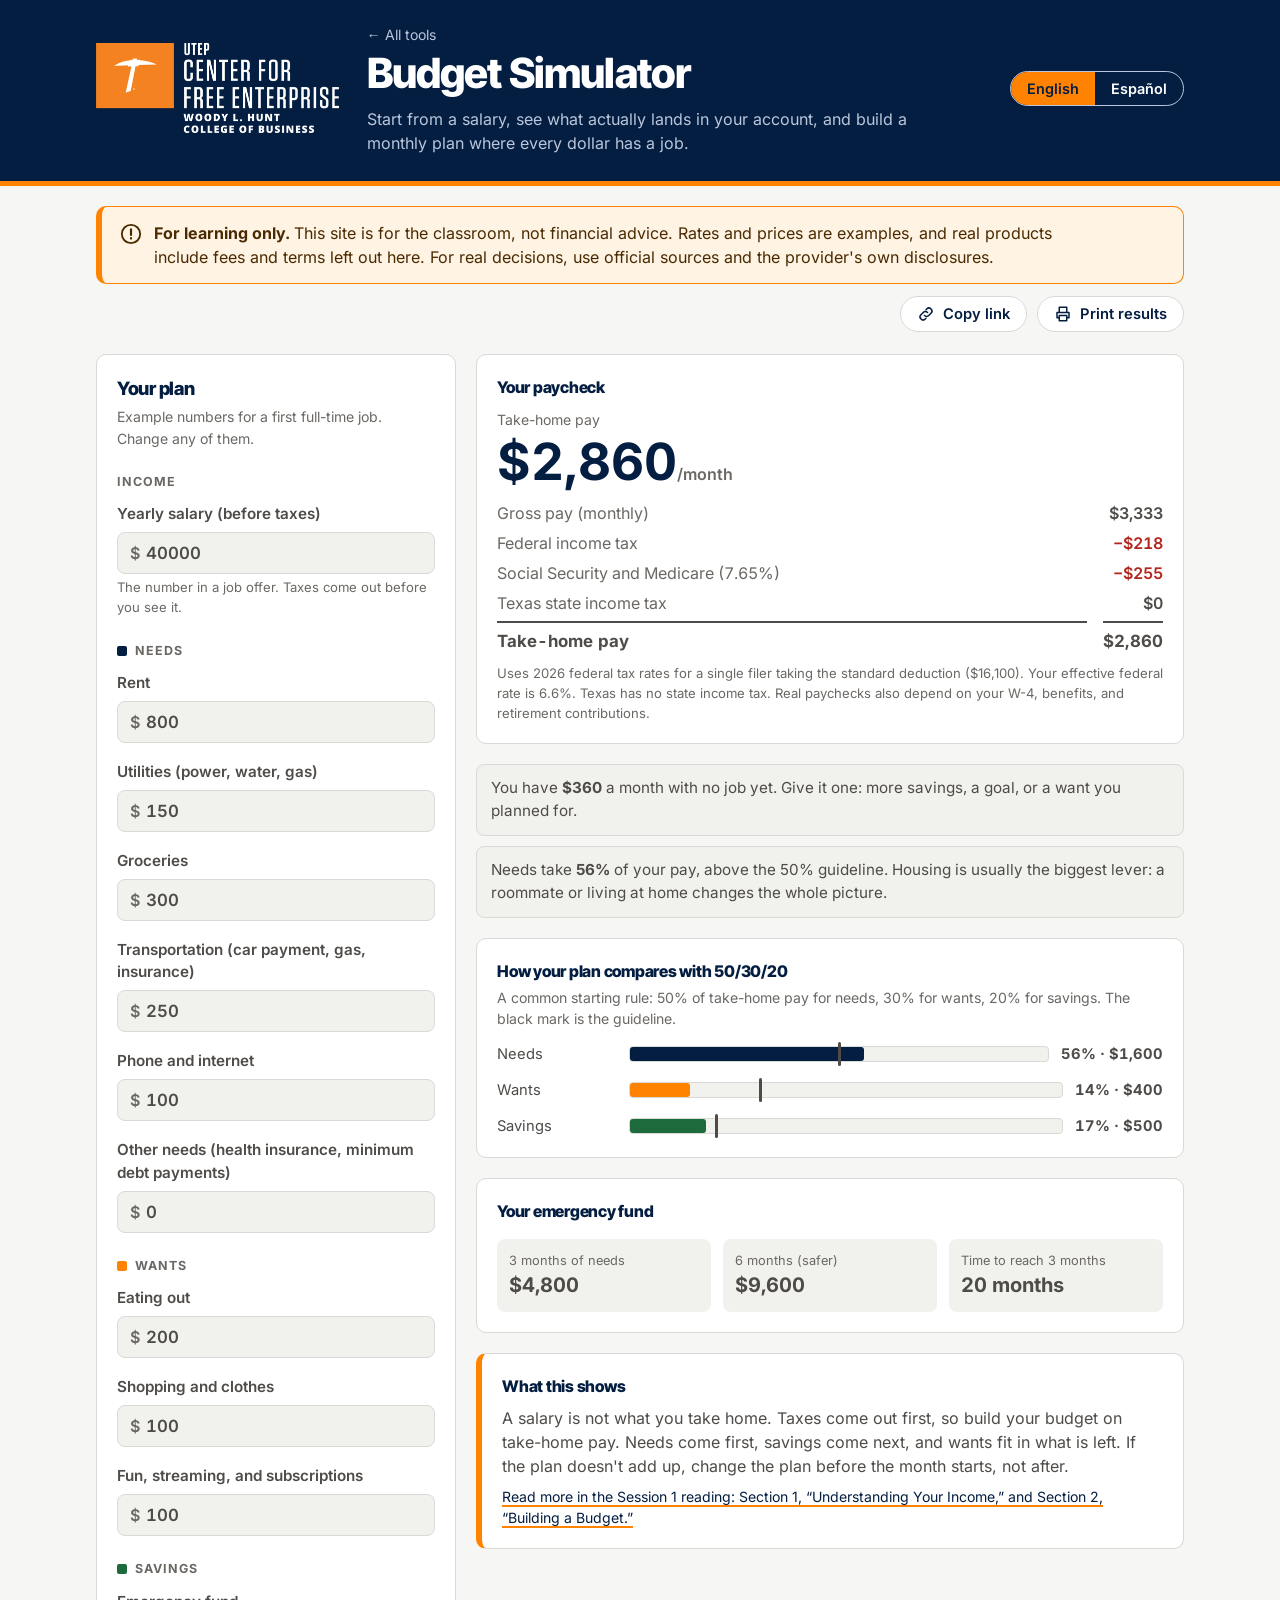
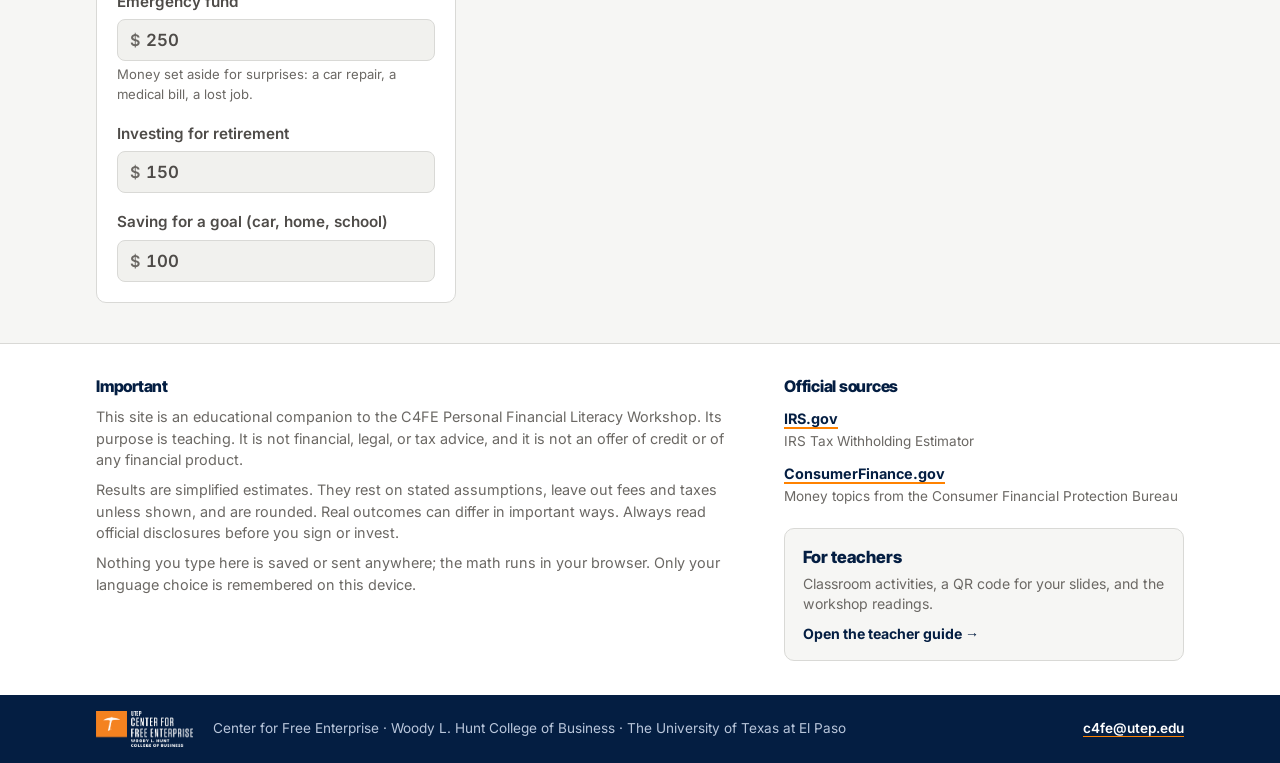
==== commit 3560f0f5: "Rename the site to 'Personal Financial Literacy' (it now holds readings as well as tools) Landing ti" ====
--- a/budget.html
+++ b/budget.html
@@ -6,7 +6,7 @@
 <title>Budget Simulator · C4FE</title>
 <meta name="description" content="Turn a salary into take-home pay and build a monthly budget. A teaching tool from UTEP's Center for Free Enterprise.">
 <meta property="og:type" content="website">
-<meta property="og:site_name" content="C4FE Personal Financial Literacy Tools">
+<meta property="og:site_name" content="C4FE Personal Financial Literacy">
 <meta property="og:title" content="Budget Simulator · C4FE">
 <meta property="og:description" content="Turn a salary into take-home pay and build a monthly budget. A teaching tool from UTEP's Center for Free Enterprise.">
 <meta property="og:url" content="https://center-for-free-enterprise.github.io/PFL/budget.html">
@@ -16,7 +16,7 @@
 <meta property="og:image:alt" content="UTEP Center for Free Enterprise: Personal Financial Literacy interactive calculators, in English and Spanish">
 <meta name="twitter:card" content="summary_large_image">
 <link rel="preload" href="assets/fonts/inter-latin-400-normal.woff2" as="font" type="font/woff2" crossorigin>
-<link rel="stylesheet" href="assets/css/site.css?v=202610121551">
+<link rel="stylesheet" href="assets/css/site.css?v=202610132056">
 <link rel="icon" href="assets/icons/favicon.svg" type="image/svg+xml">
 <link rel="icon" href="assets/icons/favicon-32.png" sizes="32x32" type="image/png">
 <link rel="icon" href="favicon.ico" sizes="48x48">
@@ -70,8 +70,8 @@
 
 <footer id="site-footer"></footer>
 
-<script src="assets/js/site.js?v=202610121551"></script>
-<script src="assets/js/budget.js?v=202610121551"></script>
+<script src="assets/js/site.js?v=202610132056"></script>
+<script src="assets/js/budget.js?v=202610132056"></script>
 <script data-goatcounter="https://c4fe.goatcounter.com/count" async src="https://gc.zgo.at/count.js"></script>
 </body>
 </html>
